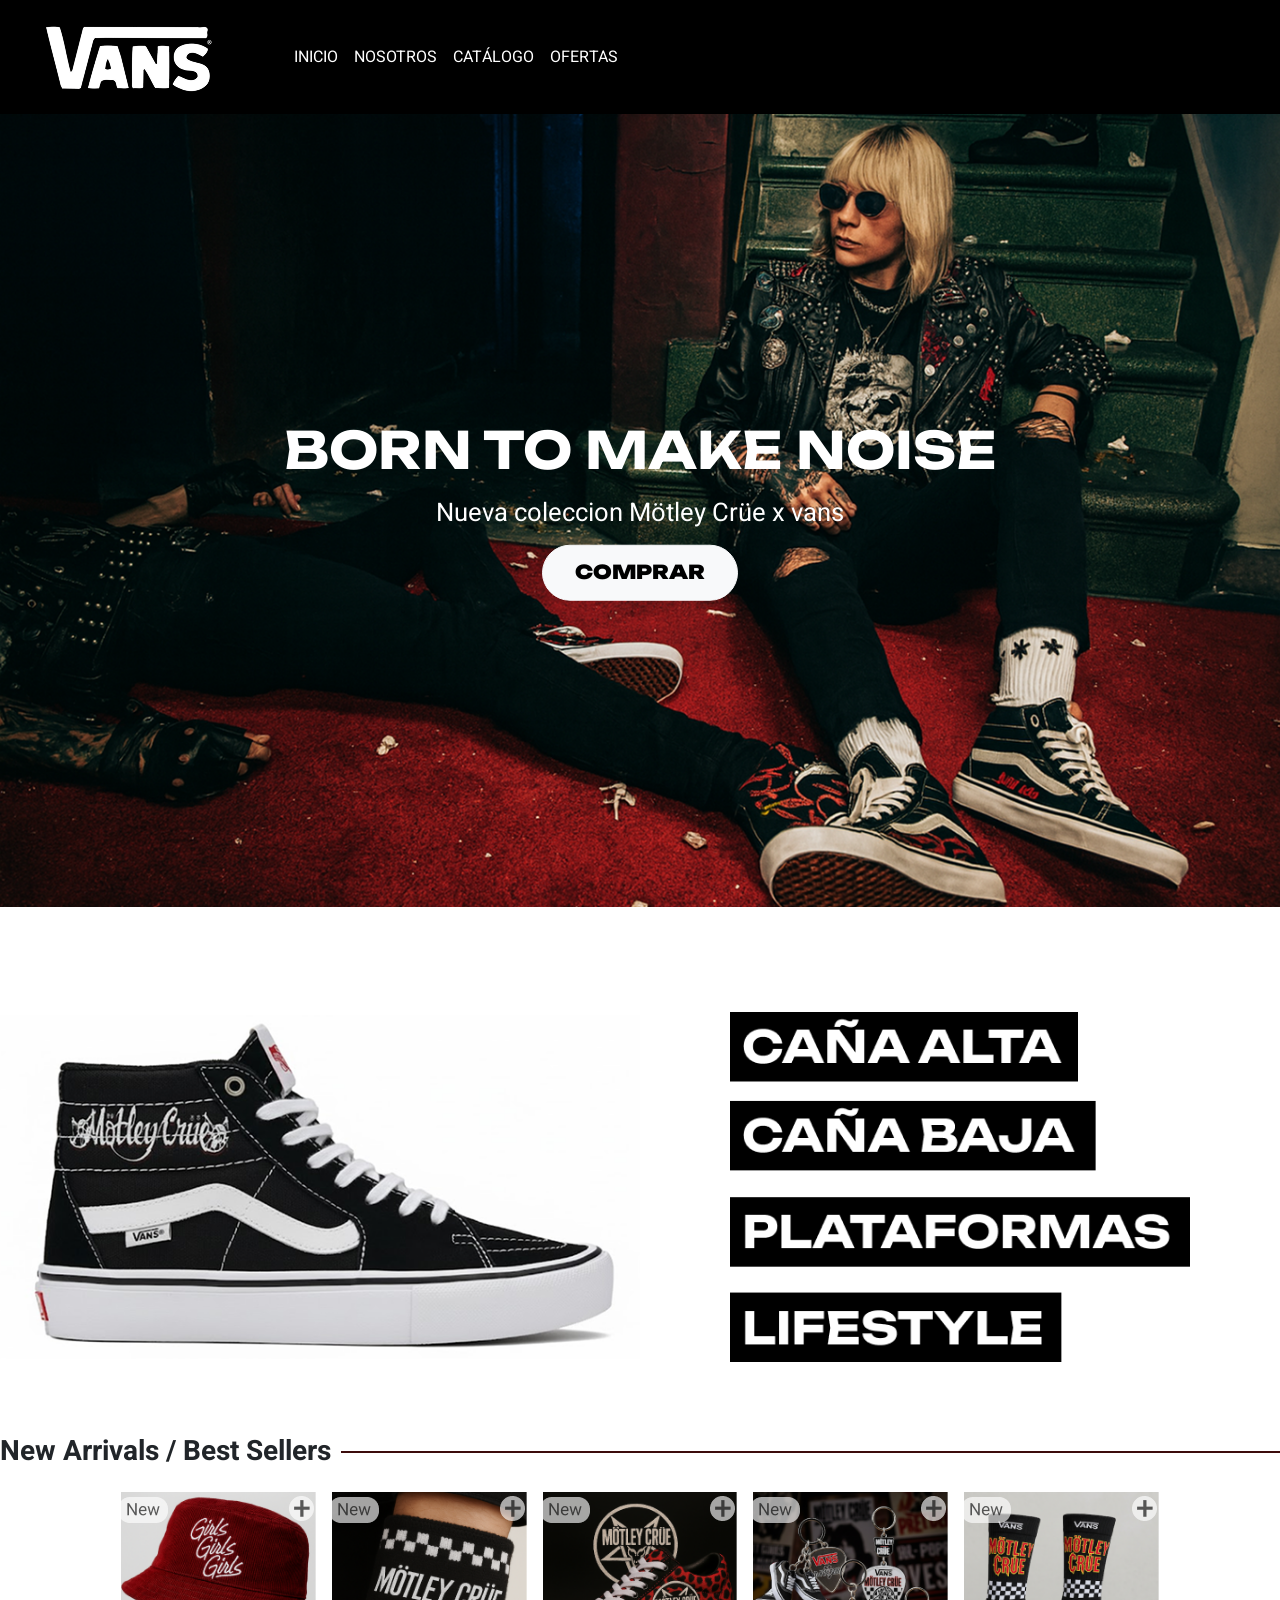
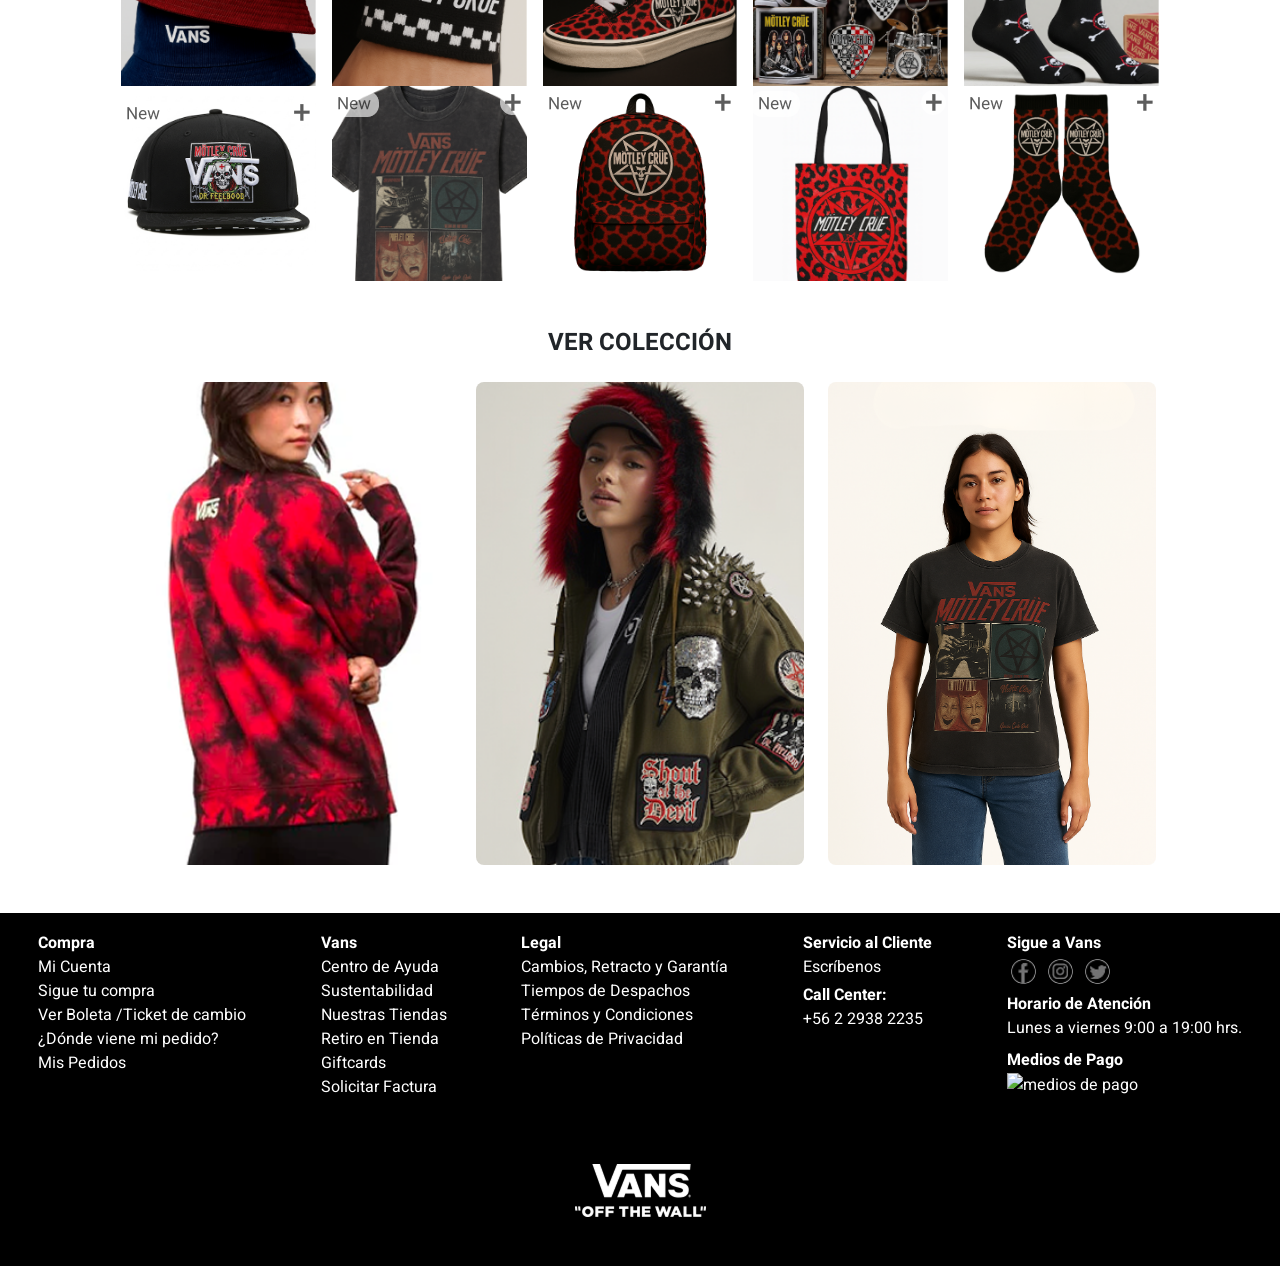
==== AMANTED_DELROCK/index.html @ ad9035dd "Add files via upload" ====
<!doctype html>
<html lang="en">
<head>
  <meta charset="utf-8" />
  <meta name="viewport" content="width=device-width, initial-scale=1" />
  <title>Amantes del rock</title>

  <link rel="preconnect" href="https://fonts.googleapis.com" />
  <link rel="preconnect" href="https://fonts.gstatic.com" crossorigin />
  <link href="https://fonts.googleapis.com/css2?family=Heebo:wght@400;500;700&family=Unbounded:wght@200;400;700&display=swap" rel="stylesheet" />

  <link href="https://cdn.jsdelivr.net/npm/bootstrap@5.3.8/dist/css/bootstrap.min.css" rel="stylesheet" />

  <!-- link external CSS -->
  <link rel="stylesheet" href="styles.css" />
</head>

  <body>
       <!-- END NAV -->
    <div class="container-fluid p-0">
      <nav class="navbar navbar-expand-lg bg-black">
        <div class="container-fluid">
          <img src="img/logovans_header.png" alt="Logo" class="d-inline-block align-text-top" />
          <button class="navbar-toggler" type="button" data-bs-toggle="collapse" data-bs-target="#navbarNav">
            <span class="navbar-toggler-icon"></span>
          </button>
          <div class="collapse navbar-collapse" id="navbarNav">
            <ul class="navbar-nav">
              <li class="nav-item"><a class="nav-link text-white active" href="#">INICIO</a></li>
              <li class="nav-item"><a class="nav-link text-white" href="#">NOSOTROS</a></li>
              <li class="nav-item"><a class="nav-link text-white" href="#">CATÁLOGO</a></li>
              <li class="nav-item"><a class="nav-link text-white" href="#">OFERTAS</a></li>
            </ul>
          </div>
        </div>
      </nav>
        <!-- END NAV -->

<!-- HERO -->
      <div class="position-relative hero">
        <img src="img/rock 1 (1).png" class="d-block w-100 hero-img" alt="Imagen principal" />
        <div class="position-absolute top-50 start-50 translate-middle text-center w-75 hero-text">
          <h1 class="hero-title text-white mb-3 text-wrap">BORN TO MAKE NOISE</h1>
          <h2 class="hero-subtitle text-white fw-normal text-wrap mb-3">Nueva coleccion Mötley Crüe x vans</h2>
          <button type="button" class="btn btn-light rounded-5 hero-button">COMPRAR</button>
        </div>
      </div>
<!--END  HERO -->

<!--DIVIDOR -->
<div class="separador"></div>

<!-- ZAPATILLA Y TEXTO -->
<div class="row justify-content-center align-items-center m-0 p-0 text-center zapatilla-section">
  <div class="col-md-6 col-12 p-0">
    <img src="img/ZAP.png" alt="Producto 1" class="img-fluid zapatilla-img">
  </div>

  <div class="col-md-6 col-12 p-0">
    <img src="img/Group 64.png" alt="Producto 2" class="img-fluid zapatilla-img2">
  </div>
</div>

<!--New Arrivals / Best Sellers -->
<div class="otros-productos mt-5 text-center">

<div class="d-flex align-items-center my-4 divider">
  <h3 class="fw-bold mb-0">New Arrivals / Best Sellers</h3>
  <div class="divider-line"></div>
</div>

 <!--PRODUCTOS ROW 1 -->
<div class="row justify-content-center align-items-center g-3 px-3 productos-row">
  <div class="col-1 d-flex justify-content-center align-items-center">
    <ion-icon name="chevron-back-outline"></ion-icon>
  </div>

  <div class="col-2 item">
    <img src="img/gorros.png" alt="gorros" class="producto" />
    <img src="img/New.png" alt="nuevo" class="new-icon" />
    <img src="img/+.png" alt="más" class="plus-icon" />
  </div>

  <div class="col-2 item">
    <img src="img/pulsera.png" alt="pulsera" class="producto" />
    <img src="img/New.png" alt="nuevo" class="new-icon" />
    <img src="img/+.png" alt="más" class="plus-icon" />
  </div>

  <div class="col-2 item">
    <img src="img/zapatilla roja.png" alt="zapatilla roja" class="producto" />
    <img src="img/New.png" alt="nuevo" class="new-icon" />
    <img src="img/+.png" alt="más" class="plus-icon" />
  </div>

  <div class="col-2 item">
    <img src="img/llaveros.png" alt="llaveros" class="producto" />
    <img src="img/New.png" alt="nuevo" class="new-icon" />
    <img src="img/+.png" alt="más" class="plus-icon" />
  </div>

  <div class="col-2 item">
    <img src="img/medias.png" alt="medias" class="producto" />
    <img src="img/New.png" alt="nuevo" class="new-icon" />
    <img src="img/+.png" alt="más" class="plus-icon" />
  </div>

  <div class="col-1 d-flex justify-content-center align-items-center">
    <ion-icon name="chevron-forward-outline"></ion-icon>
  </div>
</div>

<!--PRODUCTOS ROW 2 -->
<div class="row justify-content-center align-items-center g-3 px-3 productos-row">
  <div class="col-1 d-flex justify-content-center align-items-center">
    <ion-icon name="chevron-back-outline"></ion-icon>
  </div>

  <div class="col-2 item">
    <img src="img/JOCKEY.png" alt="gorros" class="producto" />
    <img src="img/New.png" alt="nuevo" class="new-icon" />
    <img src="img/+.png" alt="más" class="plus-icon" />
  </div>

  <div class="col-2 item">
    <img src="img/polera peng.png" alt="pulsera" class="producto" />
    <img src="img/New.png" alt="nuevo" class="new-icon" />
    <img src="img/+.png" alt="más" class="plus-icon" />
  </div>

  <div class="col-2 item">
    <img src="img/MOCHILA FONDO BLANCO.png" alt="zapatilla roja" class="producto" />
    <img src="img/New.png" alt="nuevo" class="new-icon" />
    <img src="img/+.png" alt="más" class="plus-icon" />
  </div>

  <div class="col-2 item">
    <img src="img/tote roja.png" alt="llaveros" class="producto" />
    <img src="img/New.png" alt="nuevo" class="new-icon" />
    <img src="img/+.png" alt="más" class="plus-icon" />
  </div>

  <div class="col-2 item">
    <img src="img/calcetinesfondoblanco.png" alt="medias" class="producto" />
    <img src="img/New.png" alt="nuevo" class="new-icon" />
    <img src="img/+.png" alt="más" class="plus-icon" />
  </div>

  <div class="col-1 d-flex justify-content-center align-items-center">
    <ion-icon name="chevron-forward-outline"></ion-icon>
  </div>
</div>
</div>
 <!-- ENDD New Arrivals / Best Sellers -->

 <!-- VER COLECCION -->
<div class="text-center my-5">
  <h4 class="fw-bold mb-4">VER COLECCIÓN</h4>

  <div class="d-flex justify-content-center gap-4 flex-wrap">
    <img src="img/image 49.png" alt="Colección 1" class="coleccion-img">
    <img src="img/chaqueta.png" alt="Colección 2" class="coleccion-img">
    <img src="img/polera2.png" alt="Colección 3" class="coleccion-img">
  </div>
</div>

 <!-- FOOOTERS -->
<div class="card text-bg-primary bg-black mb-3 rounded-0">
  <div class="row">
    <div class="col-12 d-flex flex-wrap justify-content-around footer-section">
      <div class="Compra border border-black m-2 p-2 footer-text">
        <strong>Compra</strong><br />Mi Cuenta <br />Sigue tu compra <br />Ver Boleta /Ticket de cambio <br />¿Dónde viene mi pedido? <br />Mis Pedidos
      </div>
      <div class="Vans border border-black m-2 p-2 footer-text">
        <strong>Vans</strong><br />Centro de Ayuda <br />Sustentabilidad <br />Nuestras Tiendas <br />Retiro en Tienda <br />Giftcards <br />Solicitar Factura
      </div>
      <div class="Legal border border-black m-2 p-2 footer-text">
        <strong>Legal</strong><br />Cambios, Retracto y Garantía <br />Tiempos de Despachos <br />Términos y Condiciones <br />Políticas de Privacidad
      </div>
      <div class="Servicio-al-cliente border border-black m-2 p-2 footer-text">
        <strong>Servicio al Cliente</strong><br />Escríbenos <br /><div class="call-center mt-1"><strong>Call Center: </strong> <br />+56 2 2938 2235</div>
      </div>
      <div class="redes border border-black m-2 p-2 text-right footer-text">
        <strong>Sigue a Vans</strong>
        <div class="redes-iconos mt-1">
          <img src="img/facebook.png" alt="Facebook" width="25" class="mx-1" />
          <img src="img/instagram.png" alt="Instagram" width="25" class="mx-1" />
          <img src="img/x.png" alt="X (Twitter)" width="25" class="mx-1" />
        </div>
        <div class="horario mt-2"><strong>Horario de Atención</strong><br />Lunes a viernes 9:00 a 19:00 hrs.</div>
        <div class="pagos mt-2"><strong>Medios de Pago</strong><br /><img src="medios de pago.png" alt="medios de pago" /></div>
      </div>
      <div class="col-12 text-center mt-5 mb-5">
        <img src="img/vans para footer.png" alt="logo de vans" />
      </div>
    </div>
  </div>
</div>
 <!--END FOOOTERS -->

</div>
</body>
</html>
---- AMANTED_DELROCK/styles.css ----
body {
  font-family: 'Heebo', sans-serif;
}

.hero-img {
  display: block;
}

.hero-title {
  font-family: 'Unbounded', sans-serif;
  font-weight: 700;
  font-size: 4vw;
}

.hero-subtitle {
  font-family: 'Heebo', sans-serif;
  font-size: 2vw;
}

.hero-button {
  font-family: 'Unbounded', sans-serif;
  font-weight: 900;
  font-size: 1.5vw;
  padding: 0.8rem 2rem;
}

.separador {
  height: 80px;
}

.zapatilla-section {
  padding-top: 80px;
}

.zapatilla-img {
  height: 400px;
  width: 100%;
  object-fit: contain;
  display: block;
  margin: auto;
}

.zapatilla-img2 {
  height: 350px;
  width: 100%;
  object-fit: contain;
  display: block;
  margin: auto;
}

.divider {
  display: flex;
  align-items: center;
  gap: 10px;
}

.divider-line {
  flex-grow: 1;
  height: 2px;
  background: #3c0c0c;
}

.item {
  position: relative;
}

.item img.producto {
  width: 100%;
  display: block;
}

.new-icon {
  position: absolute;
  top: 5px;
  left: 5px;
}

.plus-icon {
  position: absolute;
  top: -7px;
  right: 5px;
}

.coleccion-img {
  width: 328px;
  height: 483px;
  object-fit: cover;
  border-radius: 8px;
}

.footer-section .footer-text {
  border: 1px solid black;
  margin: 0.5rem;
  padding: 0.5rem;
}

ion-icon {
  font-size: 2rem;
}

.destacados img {
  width: 100%;
  height: auto;
}

@media (max-width: 768px) {
  .destacados div {
    font-size: 18px !important;
  }
}
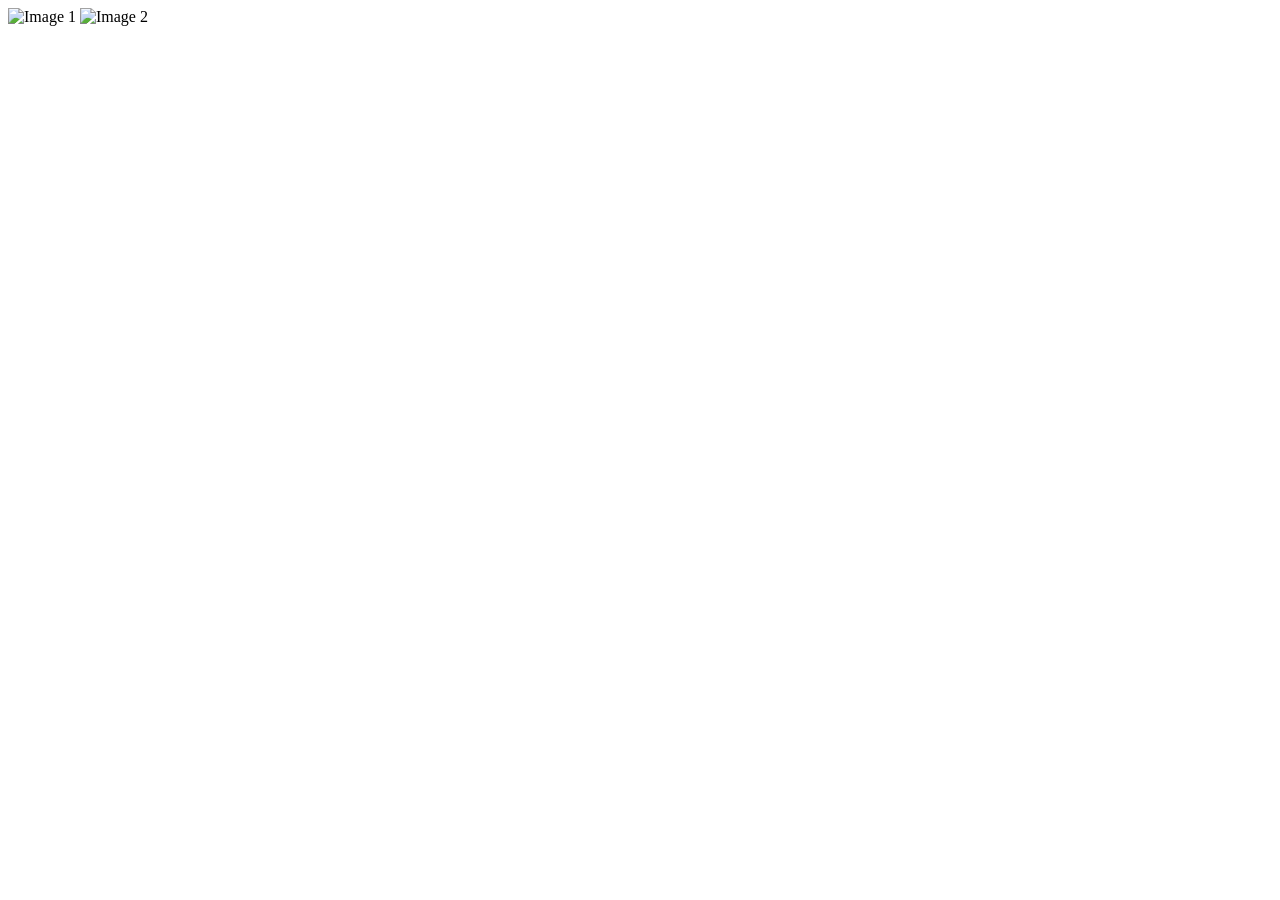
==== commit 1349583b: "Updated image paths from src="img/" to src="Img/"" ====
--- a/AMANTED_DELROCK/index.html
+++ b/AMANTED_DELROCK/index.html
@@ -1,203 +1,13 @@
-<!doctype html>
-<html lang="en">
-<head>
-  <meta charset="utf-8" />
-  <meta name="viewport" content="width=device-width, initial-scale=1" />
-  <title>Amantes del rock</title>
-
-  <link rel="preconnect" href="https://fonts.googleapis.com" />
-  <link rel="preconnect" href="https://fonts.gstatic.com" crossorigin />
-  <link href="https://fonts.googleapis.com/css2?family=Heebo:wght@400;500;700&family=Unbounded:wght@200;400;700&display=swap" rel="stylesheet" />
-
-  <link href="https://cdn.jsdelivr.net/npm/bootstrap@5.3.8/dist/css/bootstrap.min.css" rel="stylesheet" />
-
-  <!-- link external CSS -->
-  <link rel="stylesheet" href="styles.css" />
-</head>
-
-  <body>
-       <!-- END NAV -->
-    <div class="container-fluid p-0">
-      <nav class="navbar navbar-expand-lg bg-black">
-        <div class="container-fluid">
-          <img src="img/logovans_header.png" alt="Logo" class="d-inline-block align-text-top" />
-          <button class="navbar-toggler" type="button" data-bs-toggle="collapse" data-bs-target="#navbarNav">
-            <span class="navbar-toggler-icon"></span>
-          </button>
-          <div class="collapse navbar-collapse" id="navbarNav">
-            <ul class="navbar-nav">
-              <li class="nav-item"><a class="nav-link text-white active" href="#">INICIO</a></li>
-              <li class="nav-item"><a class="nav-link text-white" href="#">NOSOTROS</a></li>
-              <li class="nav-item"><a class="nav-link text-white" href="#">CATÁLOGO</a></li>
-              <li class="nav-item"><a class="nav-link text-white" href="#">OFERTAS</a></li>
-            </ul>
-          </div>
-        </div>
-      </nav>
-        <!-- END NAV -->
-
-<!-- HERO -->
-      <div class="position-relative hero">
-        <img src="img/rock 1 (1).png" class="d-block w-100 hero-img" alt="Imagen principal" />
-        <div class="position-absolute top-50 start-50 translate-middle text-center w-75 hero-text">
-          <h1 class="hero-title text-white mb-3 text-wrap">BORN TO MAKE NOISE</h1>
-          <h2 class="hero-subtitle text-white fw-normal text-wrap mb-3">Nueva coleccion Mötley Crüe x vans</h2>
-          <button type="button" class="btn btn-light rounded-5 hero-button">COMPRAR</button>
-        </div>
-      </div>
-<!--END  HERO -->
-
-<!--DIVIDOR -->
-<div class="separador"></div>
-
-<!-- ZAPATILLA Y TEXTO -->
-<div class="row justify-content-center align-items-center m-0 p-0 text-center zapatilla-section">
-  <div class="col-md-6 col-12 p-0">
-    <img src="img/ZAP.png" alt="Producto 1" class="img-fluid zapatilla-img">
-  </div>
-
-  <div class="col-md-6 col-12 p-0">
-    <img src="img/Group 64.png" alt="Producto 2" class="img-fluid zapatilla-img2">
-  </div>
-</div>
-
-<!--New Arrivals / Best Sellers -->
-<div class="otros-productos mt-5 text-center">
-
-<div class="d-flex align-items-center my-4 divider">
-  <h3 class="fw-bold mb-0">New Arrivals / Best Sellers</h3>
-  <div class="divider-line"></div>
-</div>
-
- <!--PRODUCTOS ROW 1 -->
-<div class="row justify-content-center align-items-center g-3 px-3 productos-row">
-  <div class="col-1 d-flex justify-content-center align-items-center">
-    <ion-icon name="chevron-back-outline"></ion-icon>
-  </div>
-
-  <div class="col-2 item">
-    <img src="img/gorros.png" alt="gorros" class="producto" />
-    <img src="img/New.png" alt="nuevo" class="new-icon" />
-    <img src="img/+.png" alt="más" class="plus-icon" />
-  </div>
-
-  <div class="col-2 item">
-    <img src="img/pulsera.png" alt="pulsera" class="producto" />
-    <img src="img/New.png" alt="nuevo" class="new-icon" />
-    <img src="img/+.png" alt="más" class="plus-icon" />
-  </div>
-
-  <div class="col-2 item">
-    <img src="img/zapatilla roja.png" alt="zapatilla roja" class="producto" />
-    <img src="img/New.png" alt="nuevo" class="new-icon" />
-    <img src="img/+.png" alt="más" class="plus-icon" />
-  </div>
-
-  <div class="col-2 item">
-    <img src="img/llaveros.png" alt="llaveros" class="producto" />
-    <img src="img/New.png" alt="nuevo" class="new-icon" />
-    <img src="img/+.png" alt="más" class="plus-icon" />
-  </div>
-
-  <div class="col-2 item">
-    <img src="img/medias.png" alt="medias" class="producto" />
-    <img src="img/New.png" alt="nuevo" class="new-icon" />
-    <img src="img/+.png" alt="más" class="plus-icon" />
-  </div>
-
-  <div class="col-1 d-flex justify-content-center align-items-center">
-    <ion-icon name="chevron-forward-outline"></ion-icon>
-  </div>
-</div>
-
-<!--PRODUCTOS ROW 2 -->
-<div class="row justify-content-center align-items-center g-3 px-3 productos-row">
-  <div class="col-1 d-flex justify-content-center align-items-center">
-    <ion-icon name="chevron-back-outline"></ion-icon>
-  </div>
-
-  <div class="col-2 item">
-    <img src="img/JOCKEY.png" alt="gorros" class="producto" />
-    <img src="img/New.png" alt="nuevo" class="new-icon" />
-    <img src="img/+.png" alt="más" class="plus-icon" />
-  </div>
-
-  <div class="col-2 item">
-    <img src="img/polera peng.png" alt="pulsera" class="producto" />
-    <img src="img/New.png" alt="nuevo" class="new-icon" />
-    <img src="img/+.png" alt="más" class="plus-icon" />
-  </div>
-
-  <div class="col-2 item">
-    <img src="img/MOCHILA FONDO BLANCO.png" alt="zapatilla roja" class="producto" />
-    <img src="img/New.png" alt="nuevo" class="new-icon" />
-    <img src="img/+.png" alt="más" class="plus-icon" />
-  </div>
-
-  <div class="col-2 item">
-    <img src="img/tote roja.png" alt="llaveros" class="producto" />
-    <img src="img/New.png" alt="nuevo" class="new-icon" />
-    <img src="img/+.png" alt="más" class="plus-icon" />
-  </div>
-
-  <div class="col-2 item">
-    <img src="img/calcetinesfondoblanco.png" alt="medias" class="producto" />
-    <img src="img/New.png" alt="nuevo" class="new-icon" />
-    <img src="img/+.png" alt="más" class="plus-icon" />
-  </div>
-
-  <div class="col-1 d-flex justify-content-center align-items-center">
-    <ion-icon name="chevron-forward-outline"></ion-icon>
-  </div>
-</div>
-</div>
- <!-- ENDD New Arrivals / Best Sellers -->
-
- <!-- VER COLECCION -->
-<div class="text-center my-5">
-  <h4 class="fw-bold mb-4">VER COLECCIÓN</h4>
-
-  <div class="d-flex justify-content-center gap-4 flex-wrap">
-    <img src="img/image 49.png" alt="Colección 1" class="coleccion-img">
-    <img src="img/chaqueta.png" alt="Colección 2" class="coleccion-img">
-    <img src="img/polera2.png" alt="Colección 3" class="coleccion-img">
-  </div>
-</div>
-
- <!-- FOOOTERS -->
-<div class="card text-bg-primary bg-black mb-3 rounded-0">
-  <div class="row">
-    <div class="col-12 d-flex flex-wrap justify-content-around footer-section">
-      <div class="Compra border border-black m-2 p-2 footer-text">
-        <strong>Compra</strong><br />Mi Cuenta <br />Sigue tu compra <br />Ver Boleta /Ticket de cambio <br />¿Dónde viene mi pedido? <br />Mis Pedidos
-      </div>
-      <div class="Vans border border-black m-2 p-2 footer-text">
-        <strong>Vans</strong><br />Centro de Ayuda <br />Sustentabilidad <br />Nuestras Tiendas <br />Retiro en Tienda <br />Giftcards <br />Solicitar Factura
-      </div>
-      <div class="Legal border border-black m-2 p-2 footer-text">
-        <strong>Legal</strong><br />Cambios, Retracto y Garantía <br />Tiempos de Despachos <br />Términos y Condiciones <br />Políticas de Privacidad
-      </div>
-      <div class="Servicio-al-cliente border border-black m-2 p-2 footer-text">
-        <strong>Servicio al Cliente</strong><br />Escríbenos <br /><div class="call-center mt-1"><strong>Call Center: </strong> <br />+56 2 2938 2235</div>
-      </div>
-      <div class="redes border border-black m-2 p-2 text-right footer-text">
-        <strong>Sigue a Vans</strong>
-        <div class="redes-iconos mt-1">
-          <img src="img/facebook.png" alt="Facebook" width="25" class="mx-1" />
-          <img src="img/instagram.png" alt="Instagram" width="25" class="mx-1" />
-          <img src="img/x.png" alt="X (Twitter)" width="25" class="mx-1" />
-        </div>
-        <div class="horario mt-2"><strong>Horario de Atención</strong><br />Lunes a viernes 9:00 a 19:00 hrs.</div>
-        <div class="pagos mt-2"><strong>Medios de Pago</strong><br /><img src="medios de pago.png" alt="medios de pago" /></div>
-      </div>
-      <div class="col-12 text-center mt-5 mb-5">
-        <img src="img/vans para footer.png" alt="logo de vans" />
-      </div>
-    </div>
-  </div>
-</div>
- <!--END FOOOTERS -->
-
-</div>
-</body>
-</html>
+<!DOCTYPE html>
+<html lang="en">
+<head>
+    <meta charset="UTF-8">
+    <meta name="viewport" content="width=device-width, initial-scale=1.0">
+    <title>Portfolio</title>
+</head>
+<body>
+    <img src="Img/your_image1.jpg" alt="Image 1">
+    <img src="Img/your_image2.jpg" alt="Image 2">
+    <!-- Other content -->
+</body>
+</html>
